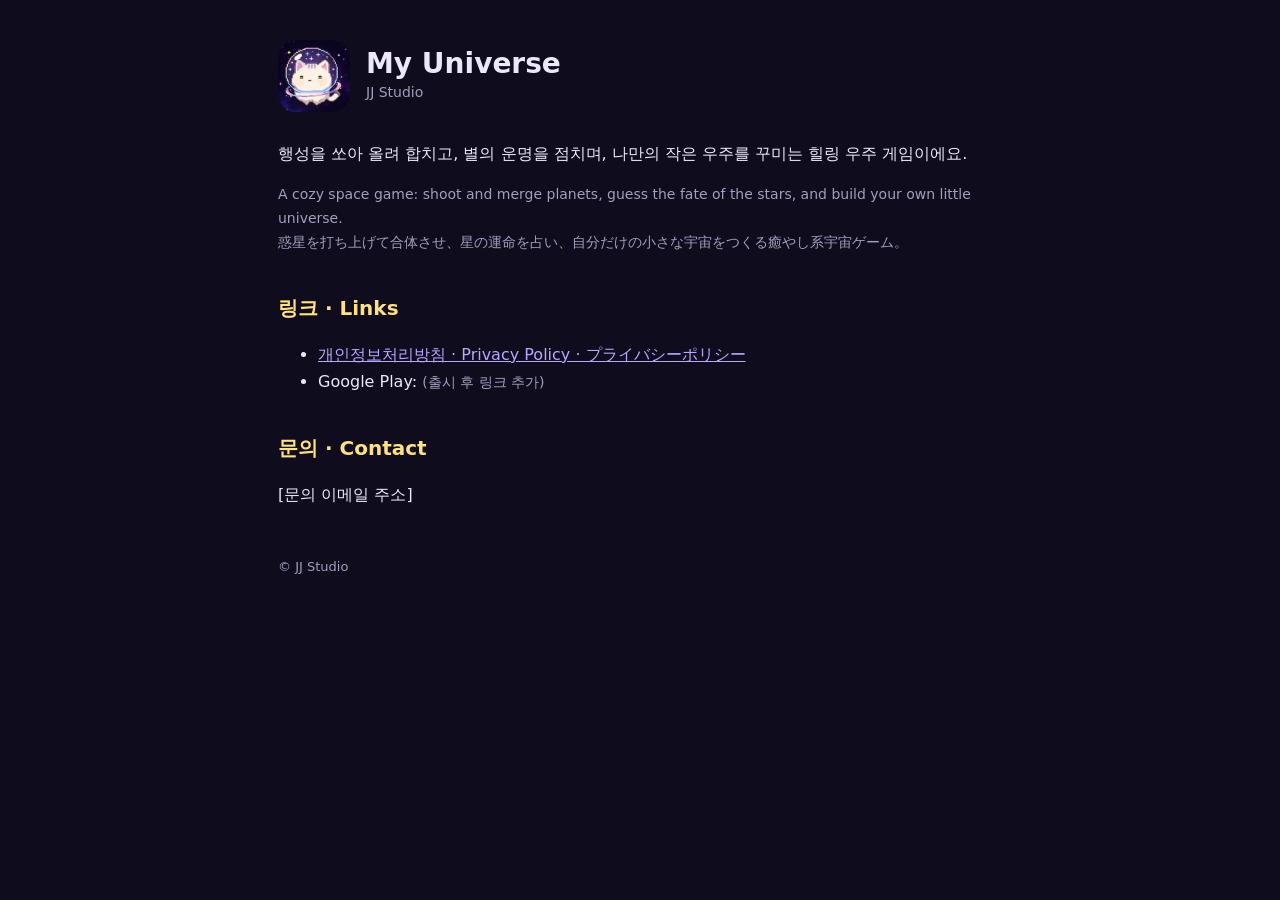
==== index.html @ 7eb5ed21 "Add files via upload" ====
<!doctype html>
<html lang="ko">
<head>
<meta charset="utf-8">
<meta name="viewport" content="width=device-width,initial-scale=1">
<title>My Universe — JJ Studio</title>
<link rel="stylesheet" href="style.css">
</head>
<body>
<div class="wrap">
  <header>
    <img src="icon.png" alt="My Universe 아이콘">
    <div>
      <h1>My Universe</h1>
      <div class="muted">JJ Studio</div>
    </div>
  </header>

  <p>행성을 쏘아 올려 합치고, 별의 운명을 점치며, 나만의 작은 우주를 꾸미는 힐링 우주 게임이에요.</p>
  <p class="muted">A cozy space game: shoot and merge planets, guess the fate of the stars, and build your own little universe.<br>
  惑星を打ち上げて合体させ、星の運命を占い、自分だけの小さな宇宙をつくる癒やし系宇宙ゲーム。</p>

  <h2>링크 · Links</h2>
  <ul>
    <li><a href="privacy.html">개인정보처리방침 · Privacy Policy · プライバシーポリシー</a></li>
    <li>Google Play: <span class="muted">(출시 후 링크 추가)</span></li>
  </ul>

  <h2>문의 · Contact</h2>
  <p>[문의 이메일 주소]</p>

  <footer>© JJ Studio</footer>
</div>
</body>
</html>
---- style.css ----
:root{--bg:#0f0c1d;--panel:#1a1630;--fg:#ece8f7;--muted:#a49dbd;--accent:#ffe27a;--line:#2e2850;--link:#b9a6ff}
*{box-sizing:border-box}
body{margin:0;background:var(--bg);color:var(--fg);font:16px/1.7 "Pretendard","Apple SD Gothic Neo","Noto Sans KR","Noto Sans JP",system-ui,sans-serif}
.wrap{max-width:760px;margin:0 auto;padding:40px max(18px,env(safe-area-inset-left)) 64px}
header{display:flex;align-items:center;gap:16px;margin-bottom:28px}
header img{width:72px;height:72px;border-radius:18px}
h1{font-size:28px;margin:0;line-height:1.2}
h2{font-size:20px;margin:36px 0 8px;color:var(--accent)}
h3{font-size:16px;margin:22px 0 4px}
p,li{color:var(--fg)}
.muted{color:var(--muted);font-size:14px}
a{color:var(--link)}
nav.lang{display:flex;gap:10px;flex-wrap:wrap;margin:8px 0 24px}
nav.lang a{padding:4px 12px;border:1px solid var(--line);border-radius:999px;text-decoration:none;font-size:14px}
section.lang{border-top:1px solid var(--line);padding-top:8px;margin-top:32px}
table{border-collapse:collapse;width:100%;font-size:14px}
td,th{border:1px solid var(--line);padding:8px;text-align:left;vertical-align:top}
th{background:var(--panel)}
.box{background:var(--panel);border:1px solid var(--line);border-radius:12px;padding:16px 18px}
footer{margin-top:48px;color:var(--muted);font-size:13px}
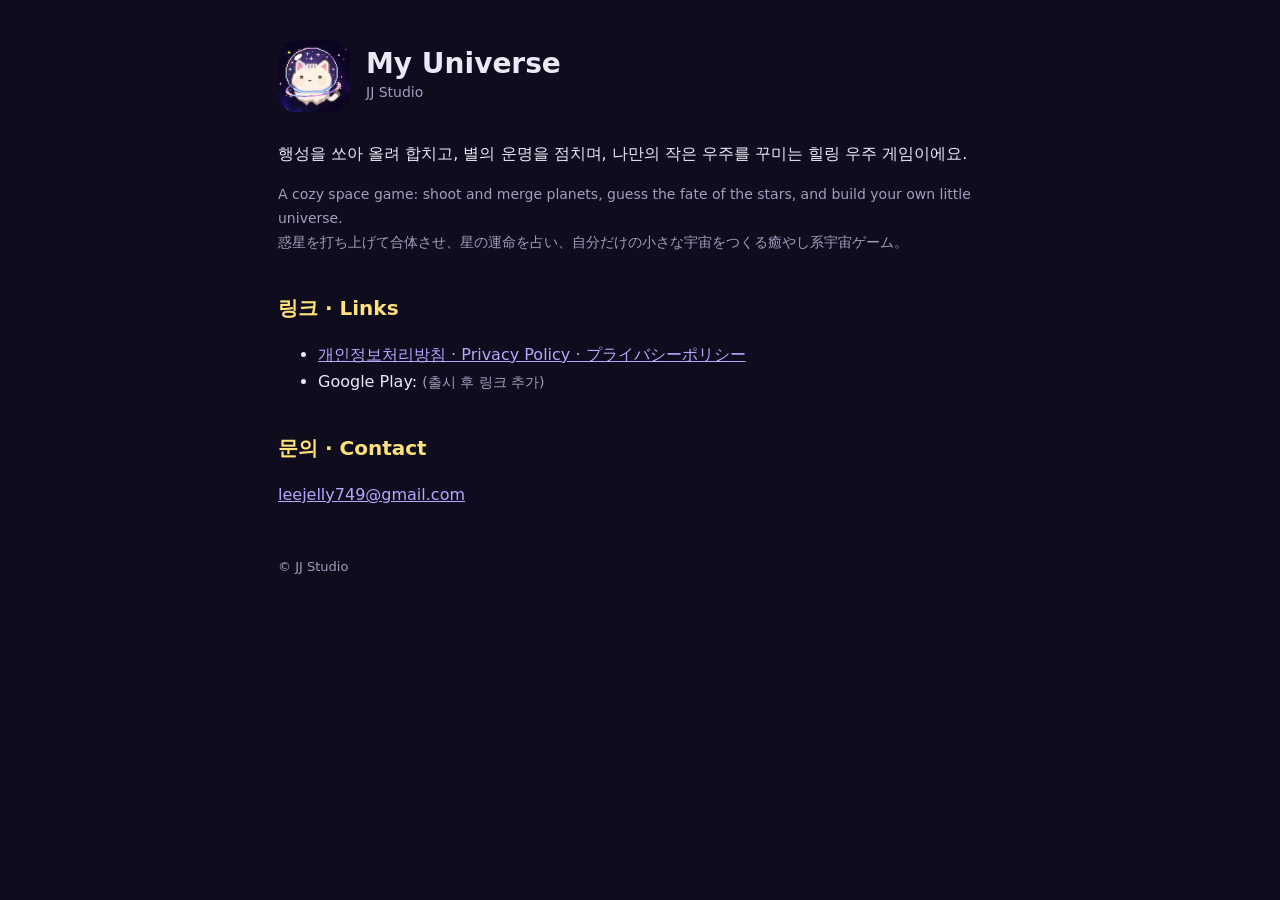
==== commit ac942eb0: "Update index.html" ====
--- a/index.html
+++ b/index.html
@@ -27,7 +27,7 @@
   </ul>
 
   <h2>문의 · Contact</h2>
-  <p>[문의 이메일 주소]</p>
+   <p><a href="mailto:leejelly749@gmail.com">leejelly749@gmail.com</a></p>
 
   <footer>© JJ Studio</footer>
 </div>
